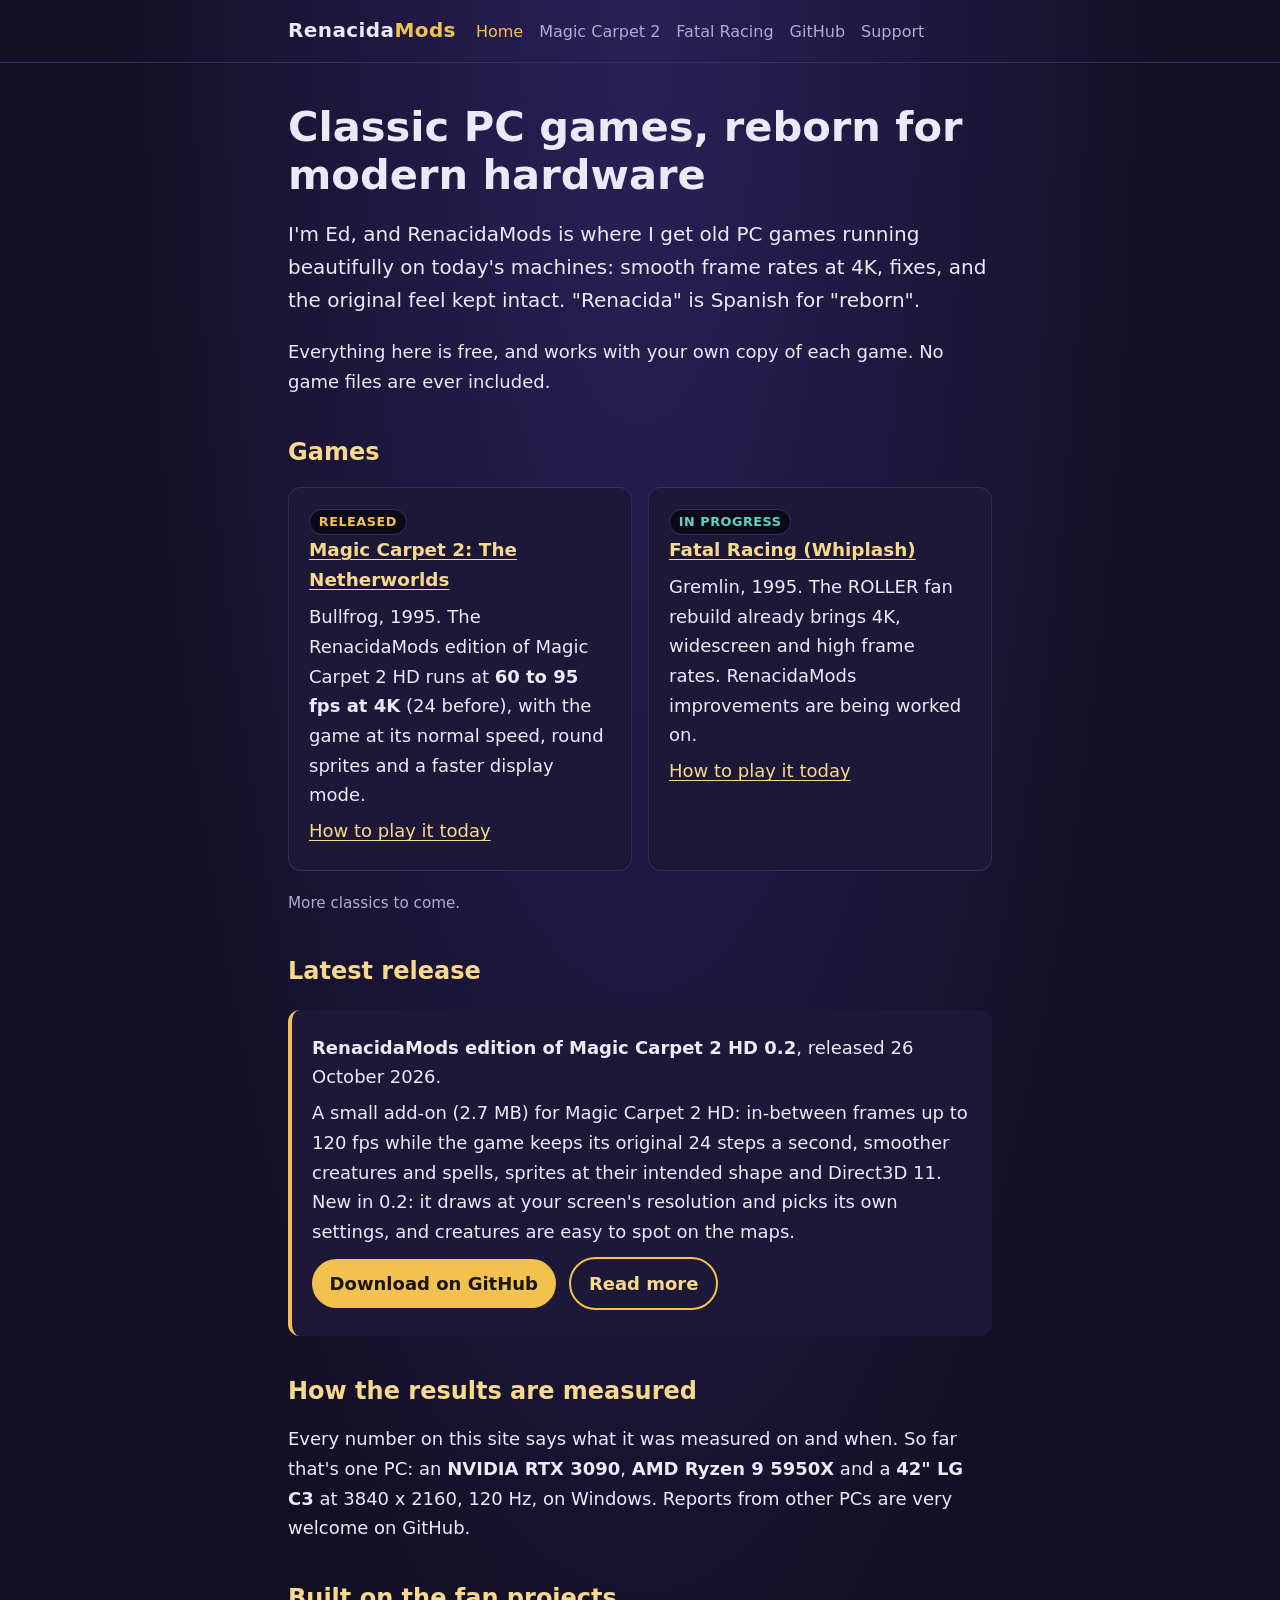
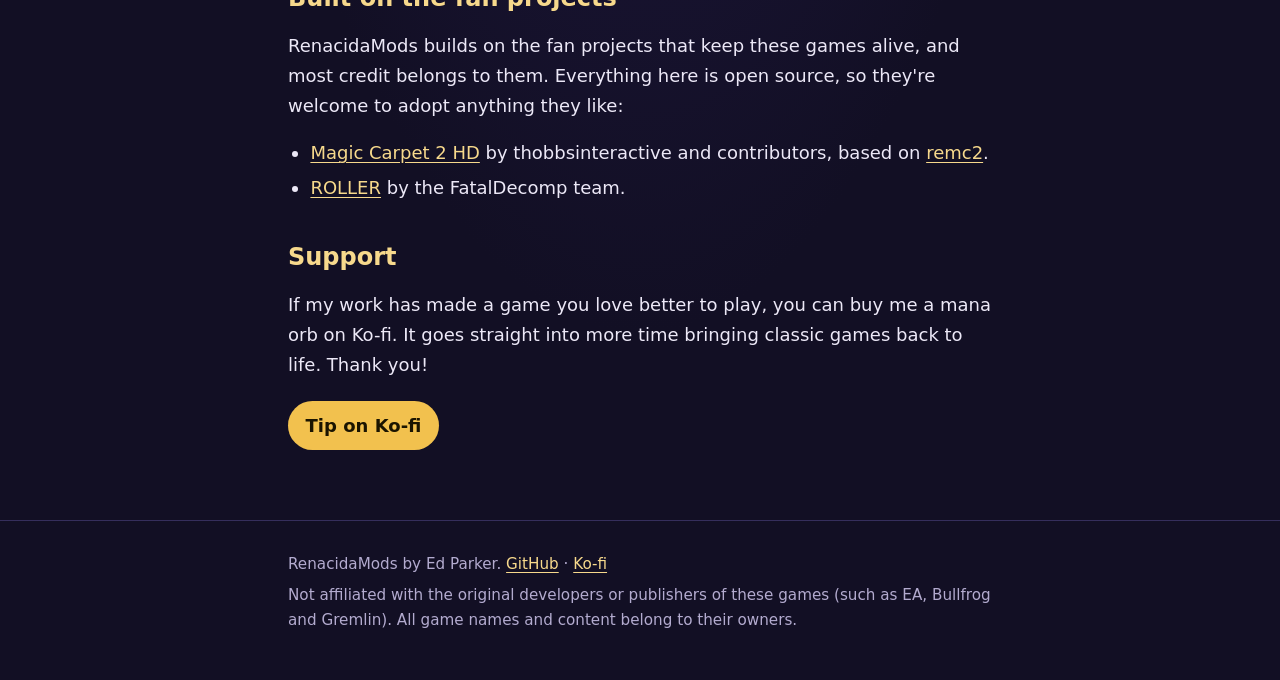
==== index.html @ 837e4bc8 "Update Magic Carpet 2 pages for release 0.2 Download links now point at releases/latest. New 0.2 fea" ====
<!doctype html>
<html lang="en-GB">
<head>
<meta charset="utf-8">
<meta name="viewport" content="width=device-width, initial-scale=1">
<title>RenacidaMods: classic PC games, reborn for modern hardware</title>
<meta name="description" content="Free mods and fixes that get classic PC games like Magic Carpet 2 and Fatal Racing running smoothly at 4K on today's PCs, using your own copy of the game.">
<link rel="canonical" href="https://renacidamods.edparker.uk/">
<link rel="icon" href="/favicon.svg" type="image/svg+xml">
<link rel="stylesheet" href="/style.css?v=2">
<meta property="og:type" content="website">
<meta property="og:site_name" content="RenacidaMods">
<meta property="og:title" content="RenacidaMods: classic PC games, reborn for modern hardware">
<meta property="og:description" content="Free mods and fixes for classic PC games on today's PCs. Magic Carpet 2 at 60 to 95 fps in 4K, Fatal Racing next.">
<meta property="og:url" content="https://renacidamods.edparker.uk/">
<meta property="og:image" content="https://renacidamods.edparker.uk/share.png">
<meta property="og:image:width" content="1200">
<meta property="og:image:height" content="630">
<meta name="twitter:card" content="summary_large_image">
<script type="application/ld+json">
{
  "@context": "https://schema.org",
  "@graph": [
    {
      "@type": "WebSite",
      "@id": "https://renacidamods.edparker.uk/#website",
      "url": "https://renacidamods.edparker.uk/",
      "name": "RenacidaMods",
      "description": "Free mods and fixes that get classic PC games running well on modern hardware.",
      "inLanguage": "en-GB",
      "publisher": { "@id": "https://renacidamods.edparker.uk/#ed" }
    },
    {
      "@type": "Person",
      "@id": "https://renacidamods.edparker.uk/#ed",
      "name": "Ed Parker",
      "url": "https://renacidamods.edparker.uk/",
      "brand": { "@type": "Brand", "name": "RenacidaMods" },
      "sameAs": [
        "https://github.com/RenacidaMods",
        "https://ko-fi.com/renacidamods"
      ]
    }
  ]
}
</script>
</head>
<body>
<header class="site">
  <div class="wrap">
    <a class="brand" href="/">Renacida<span>Mods</span></a>
    <nav class="site" aria-label="Main">
      <a href="/" aria-current="page">Home</a>
      <a href="/magic-carpet-2/">Magic Carpet 2</a>
      <a href="/fatal-racing/">Fatal Racing</a>
      <a href="https://github.com/RenacidaMods">GitHub</a>
      <a href="https://ko-fi.com/renacidamods">Support</a>
    </nav>
  </div>
</header>

<main>
  <div class="wrap">
    <h1>Classic PC games, reborn for modern hardware</h1>
    <p class="lead">I'm Ed, and RenacidaMods is where I get old PC games running beautifully on today's machines: smooth frame rates at 4K, fixes, and the original feel kept intact. "Renacida" is Spanish for "reborn".</p>
    <p>Everything here is free, and works with your own copy of each game. No game files are ever included.</p>

    <h2>Games</h2>
    <div class="cards">
      <div class="card">
        <span class="tag gold">Released</span>
        <h3><a href="/magic-carpet-2/">Magic Carpet 2: The Netherworlds</a></h3>
        <p>Bullfrog, 1995. The RenacidaMods edition of Magic Carpet 2 HD runs at <strong>60 to 95 fps at 4K</strong> (24 before), with the game at its normal speed, round sprites and a faster display mode.</p>
        <p><a href="/magic-carpet-2/">How to play it today</a></p>
      </div>
      <div class="card">
        <span class="tag">In progress</span>
        <h3><a href="/fatal-racing/">Fatal Racing (Whiplash)</a></h3>
        <p>Gremlin, 1995. The ROLLER fan rebuild already brings 4K, widescreen and high frame rates. RenacidaMods improvements are being worked on.</p>
        <p><a href="/fatal-racing/">How to play it today</a></p>
      </div>
    </div>
    <p class="muted small">More classics to come.</p>

    <h2>Latest release</h2>
    <div class="answer">
      <p><strong>RenacidaMods edition of Magic Carpet 2 HD 0.2</strong>, released 26 October 2026.</p>
      <p>A small add-on (2.7 MB) for Magic Carpet 2 HD: in-between frames up to 120 fps while the game keeps its original 24 steps a second, smoother creatures and spells, sprites at their intended shape and Direct3D 11. New in 0.2: it draws at your screen's resolution and picks its own settings, and creatures are easy to spot on the maps.</p>
      <p><a class="button" href="https://github.com/RenacidaMods/magic-carpet-2-hd/releases/latest">Download on GitHub</a> <a class="button ghost" href="/magic-carpet-2/">Read more</a></p>
    </div>

    <h2>How the results are measured</h2>
    <p>Every number on this site says what it was measured on and when. So far that's one PC: an <strong>NVIDIA RTX 3090</strong>, <strong>AMD Ryzen 9 5950X</strong> and a <strong>42" LG C3</strong> at 3840 x 2160, 120 Hz, on Windows. Reports from other PCs are very welcome on GitHub.</p>

    <h2>Built on the fan projects</h2>
    <p>RenacidaMods builds on the fan projects that keep these games alive, and most credit belongs to them. Everything here is open source, so they're welcome to adopt anything they like:</p>
    <ul>
      <li><a href="https://github.com/thobbsinteractive/magic-carpet-2-hd">Magic Carpet 2 HD</a> by thobbsinteractive and contributors, based on <a href="https://github.com/turican0/remc2">remc2</a>.</li>
      <li><a href="https://github.com/FatalDecomp/ROLLER">ROLLER</a> by the FatalDecomp team.</li>
    </ul>

    <h2>Support</h2>
    <p>If my work has made a game you love better to play, you can buy me a mana orb on Ko-fi. It goes straight into more time bringing classic games back to life. Thank you!</p>
    <p><a class="button" href="https://ko-fi.com/renacidamods">Tip on Ko-fi</a></p>
  </div>
</main>

<footer class="site">
  <div class="wrap">
    <p>RenacidaMods by Ed Parker. <a href="https://github.com/RenacidaMods">GitHub</a> · <a href="https://ko-fi.com/renacidamods">Ko-fi</a></p>
    <p>Not affiliated with the original developers or publishers of these games (such as EA, Bullfrog and Gremlin). All game names and content belong to their owners.</p>
  </div>
</footer>
</body>
</html>
---- style.css ----
:root {
  --bg: #120f24;
  --bg-raised: #1d1838;
  --bg-sunk: #0c0a19;
  --text: #ece8f7;
  --muted: #b3abcf;
  --gold: #f2c14e;
  --gold-soft: #f7d98c;
  --teal: #5fd4c4;
  --line: #352e5c;
  --radius: 12px;
  --max: 46rem;
}

* { box-sizing: border-box; }

html { -webkit-text-size-adjust: 100%; }

body {
  margin: 0;
  background: var(--bg);
  background-image: radial-gradient(ellipse at top, #2a2058 0%, var(--bg) 60%);
  background-repeat: no-repeat;
  color: var(--text);
  font: 1.125rem/1.65 system-ui, -apple-system, "Segoe UI", Roboto, "Helvetica Neue", Arial, sans-serif;
}

a { color: var(--gold-soft); text-underline-offset: 0.18em; }
a:hover { color: var(--gold); }

.wrap { max-width: var(--max); margin: 0 auto; padding: 0 1rem; }

header.site {
  border-bottom: 1px solid var(--line);
  padding: 0.9rem 0;
}
header.site .wrap { display: flex; flex-wrap: wrap; gap: 0.4rem 1.25rem; align-items: baseline; }
.brand { font-weight: 800; font-size: 1.25rem; letter-spacing: 0.02em; color: var(--text); text-decoration: none; }
.brand span { color: var(--gold); }
nav.site { display: flex; flex-wrap: wrap; gap: 0.25rem 1rem; font-size: 1rem; }
nav.site a { color: var(--muted); text-decoration: none; }
nav.site a:hover, nav.site a[aria-current="page"] { color: var(--gold); }

main { padding: 2rem 0 3rem; }

h1 { font-size: clamp(1.9rem, 5vw, 2.6rem); line-height: 1.15; margin: 0.5rem 0 1rem; }
h2 { font-size: 1.5rem; line-height: 1.25; margin: 2.5rem 0 0.75rem; color: var(--gold-soft); }
h3 { font-size: 1.15rem; margin: 1.5rem 0 0.4rem; }

.lead { font-size: 1.25rem; color: var(--text); }
.muted { color: var(--muted); }
.small { font-size: 0.95rem; }

.answer {
  background: var(--bg-raised);
  border-left: 4px solid var(--gold);
  border-radius: var(--radius);
  padding: 1rem 1.25rem;
  margin: 1.5rem 0;
}
.answer p { margin: 0.4rem 0; }

.cards { display: grid; gap: 1rem; grid-template-columns: repeat(auto-fit, minmax(16rem, 1fr)); margin: 1.25rem 0; }
.card {
  background: var(--bg-raised);
  border: 1px solid var(--line);
  border-radius: var(--radius);
  padding: 1.1rem 1.25rem;
}
.card h3 { margin-top: 0; }
.card p { margin: 0.4rem 0; }
.tag {
  display: inline-block;
  font-size: 0.8rem;
  font-weight: 700;
  letter-spacing: 0.04em;
  text-transform: uppercase;
  padding: 0.1rem 0.55rem;
  border-radius: 999px;
  background: var(--bg-sunk);
  color: var(--teal);
  border: 1px solid var(--line);
}
.tag.gold { color: var(--gold); }

.button {
  display: inline-block;
  background: var(--gold);
  color: #1a1400;
  font-weight: 700;
  text-decoration: none;
  padding: 0.6rem 1.1rem;
  border-radius: 999px;
  margin: 0.25rem 0.5rem 0.25rem 0;
}
.button:hover { background: var(--gold-soft); color: #1a1400; }
.button.ghost { background: transparent; color: var(--gold-soft); border: 2px solid var(--gold); }

.table-scroll { overflow-x: auto; margin: 1rem 0; }
table { border-collapse: collapse; width: 100%; font-size: 1rem; }
th, td { text-align: left; vertical-align: top; padding: 0.55rem 0.7rem; border-bottom: 1px solid var(--line); }
th { color: var(--gold-soft); font-weight: 700; background: var(--bg-sunk); }

ul, ol { padding-left: 1.4rem; }
li { margin: 0.3rem 0; }

details {
  background: var(--bg-raised);
  border: 1px solid var(--line);
  border-radius: var(--radius);
  padding: 0.75rem 1.1rem;
  margin: 0.6rem 0;
}
summary { cursor: pointer; font-weight: 700; }
details[open] summary { margin-bottom: 0.4rem; }
details p { margin: 0.4rem 0; }

.compare { display: grid; gap: 1rem; margin: 1rem 0 0.5rem; }
figure { margin: 0; }
figure img {
  display: block;
  width: 100%;
  height: auto;
  border-radius: var(--radius);
  border: 1px solid var(--line);
}
figcaption { font-size: 0.95rem; color: var(--muted); margin-top: 0.4rem; }

code { background: var(--bg-sunk); padding: 0.1rem 0.35rem; border-radius: 6px; font-size: 0.95em; }

footer.site {
  border-top: 1px solid var(--line);
  padding: 1.5rem 0 2.5rem;
  color: var(--muted);
  font-size: 0.95rem;
}
footer.site p { margin: 0.4rem 0; }

:focus-visible { outline: 3px solid var(--teal); outline-offset: 2px; }
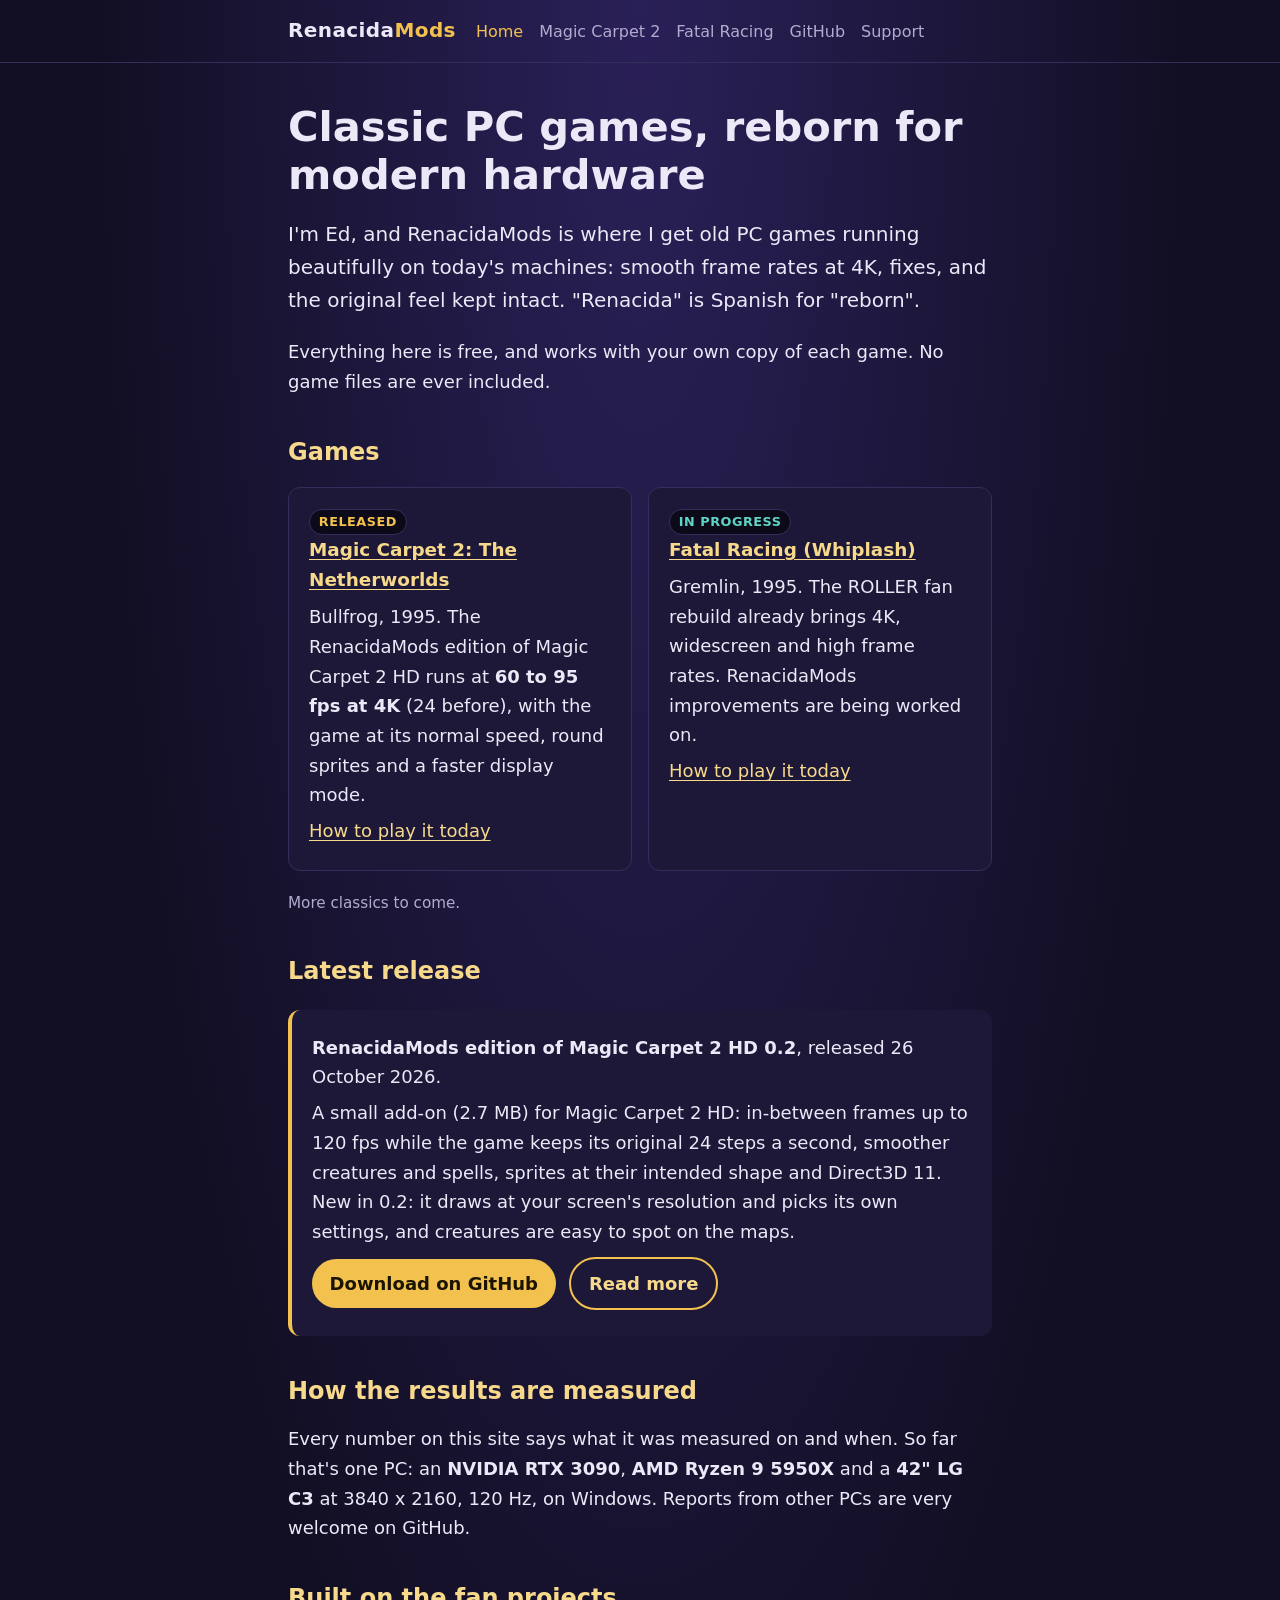
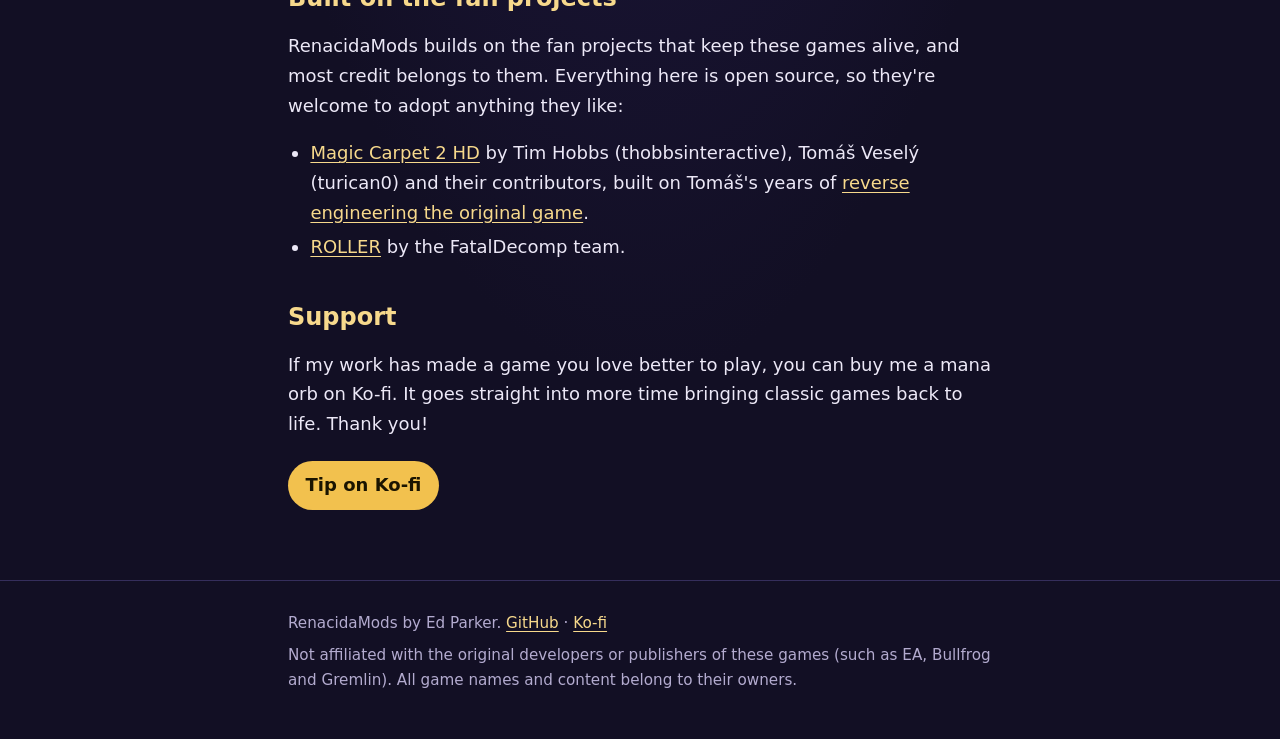
==== commit fa8f1fa9: "Credit the Magic Carpet 2 HD team by name Same wording Ed approved for GitHub: Tim Hobbs, Tomas Vese" ====
--- a/index.html
+++ b/index.html
@@ -95,7 +95,7 @@
     <h2>Built on the fan projects</h2>
     <p>RenacidaMods builds on the fan projects that keep these games alive, and most credit belongs to them. Everything here is open source, so they're welcome to adopt anything they like:</p>
     <ul>
-      <li><a href="https://github.com/thobbsinteractive/magic-carpet-2-hd">Magic Carpet 2 HD</a> by thobbsinteractive and contributors, based on <a href="https://github.com/turican0/remc2">remc2</a>.</li>
+      <li><a href="https://github.com/thobbsinteractive/magic-carpet-2-hd">Magic Carpet 2 HD</a> by Tim Hobbs (thobbsinteractive), Tomáš Veselý (turican0) and their contributors, built on Tomáš's years of <a href="https://github.com/turican0/remc2">reverse engineering the original game</a>.</li>
       <li><a href="https://github.com/FatalDecomp/ROLLER">ROLLER</a> by the FatalDecomp team.</li>
     </ul>
 
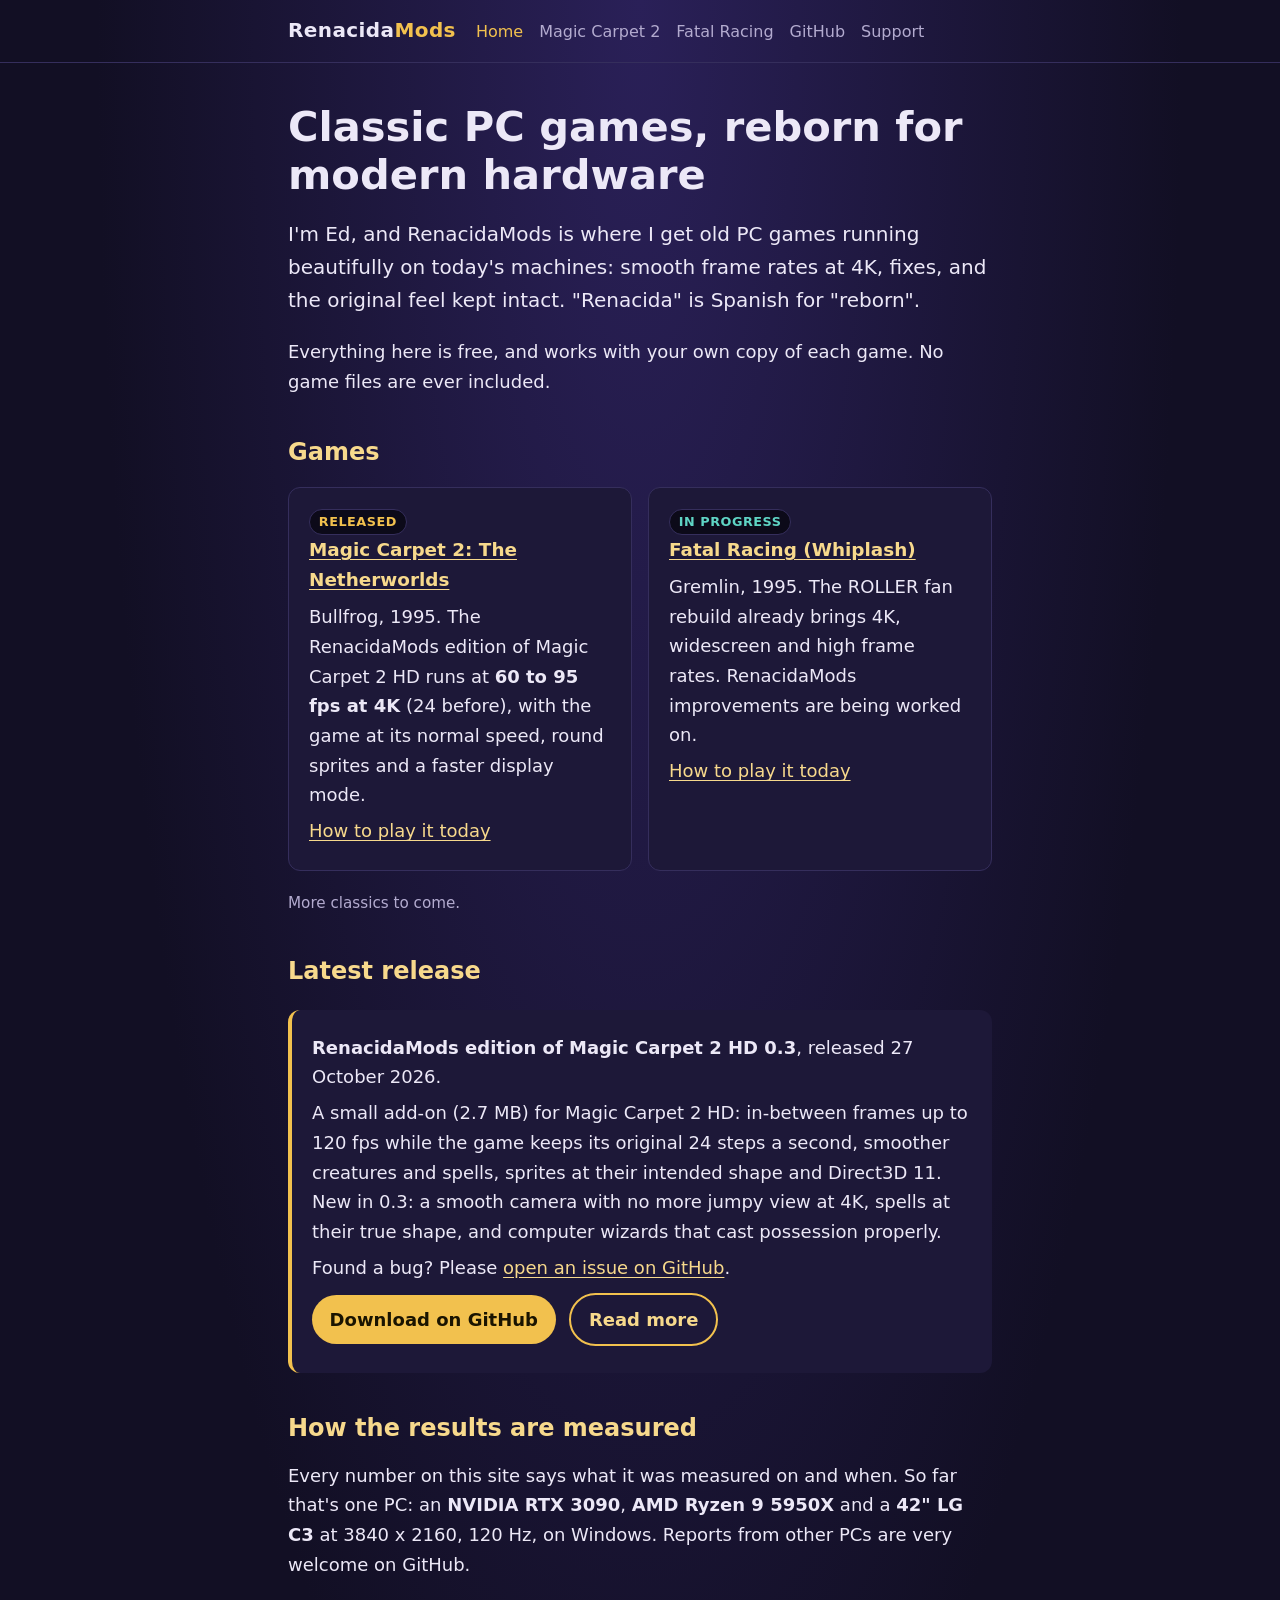
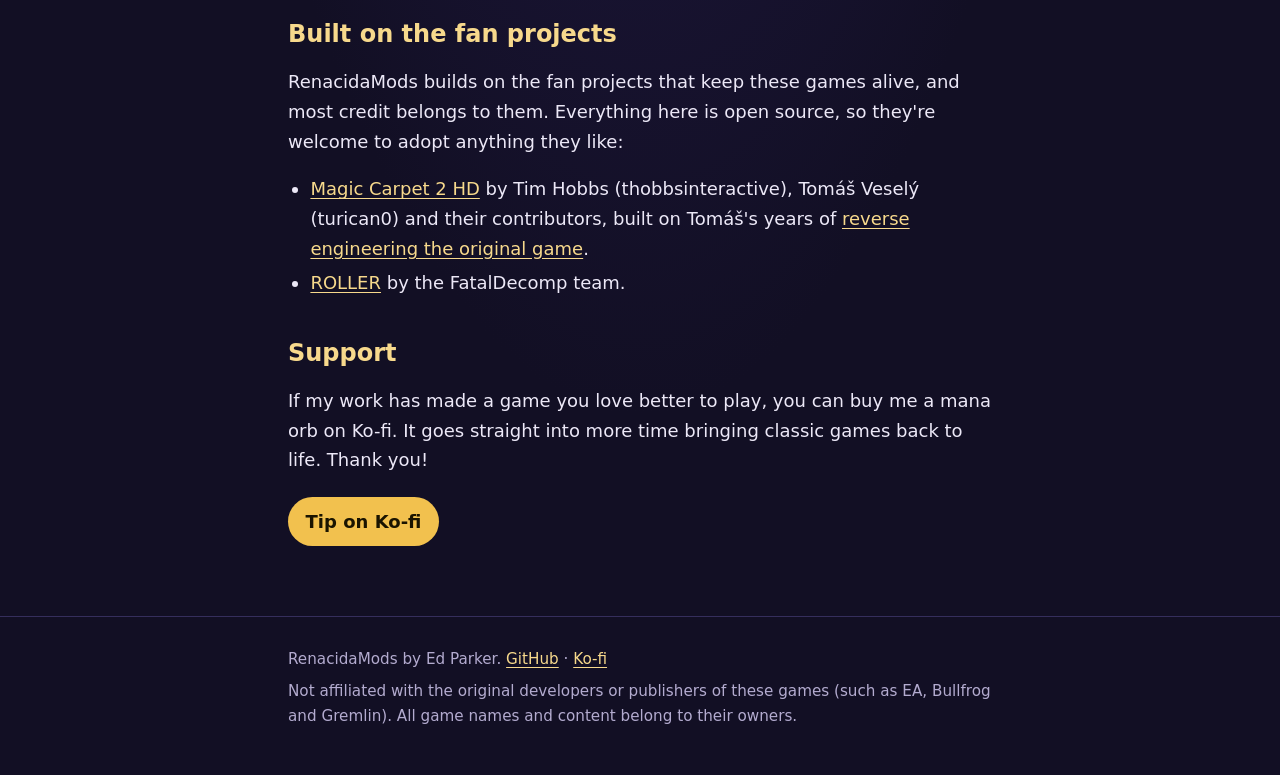
==== commit c7dc83ba: "Update the site for Magic Carpet 2 release 0.3 Home and Magic Carpet 2 pages: 0.3 as the latest rele" ====
--- a/index.html
+++ b/index.html
@@ -84,8 +84,9 @@
 
     <h2>Latest release</h2>
     <div class="answer">
-      <p><strong>RenacidaMods edition of Magic Carpet 2 HD 0.2</strong>, released 26 October 2026.</p>
-      <p>A small add-on (2.7 MB) for Magic Carpet 2 HD: in-between frames up to 120 fps while the game keeps its original 24 steps a second, smoother creatures and spells, sprites at their intended shape and Direct3D 11. New in 0.2: it draws at your screen's resolution and picks its own settings, and creatures are easy to spot on the maps.</p>
+      <p><strong>RenacidaMods edition of Magic Carpet 2 HD 0.3</strong>, released 27 October 2026.</p>
+      <p>A small add-on (2.7 MB) for Magic Carpet 2 HD: in-between frames up to 120 fps while the game keeps its original 24 steps a second, smoother creatures and spells, sprites at their intended shape and Direct3D 11. New in 0.3: a smooth camera with no more jumpy view at 4K, spells at their true shape, and computer wizards that cast possession properly.</p>
+      <p>Found a bug? Please <a href="https://github.com/RenacidaMods/magic-carpet-2-hd/issues">open an issue on GitHub</a>.</p>
       <p><a class="button" href="https://github.com/RenacidaMods/magic-carpet-2-hd/releases/latest">Download on GitHub</a> <a class="button ghost" href="/magic-carpet-2/">Read more</a></p>
     </div>
 
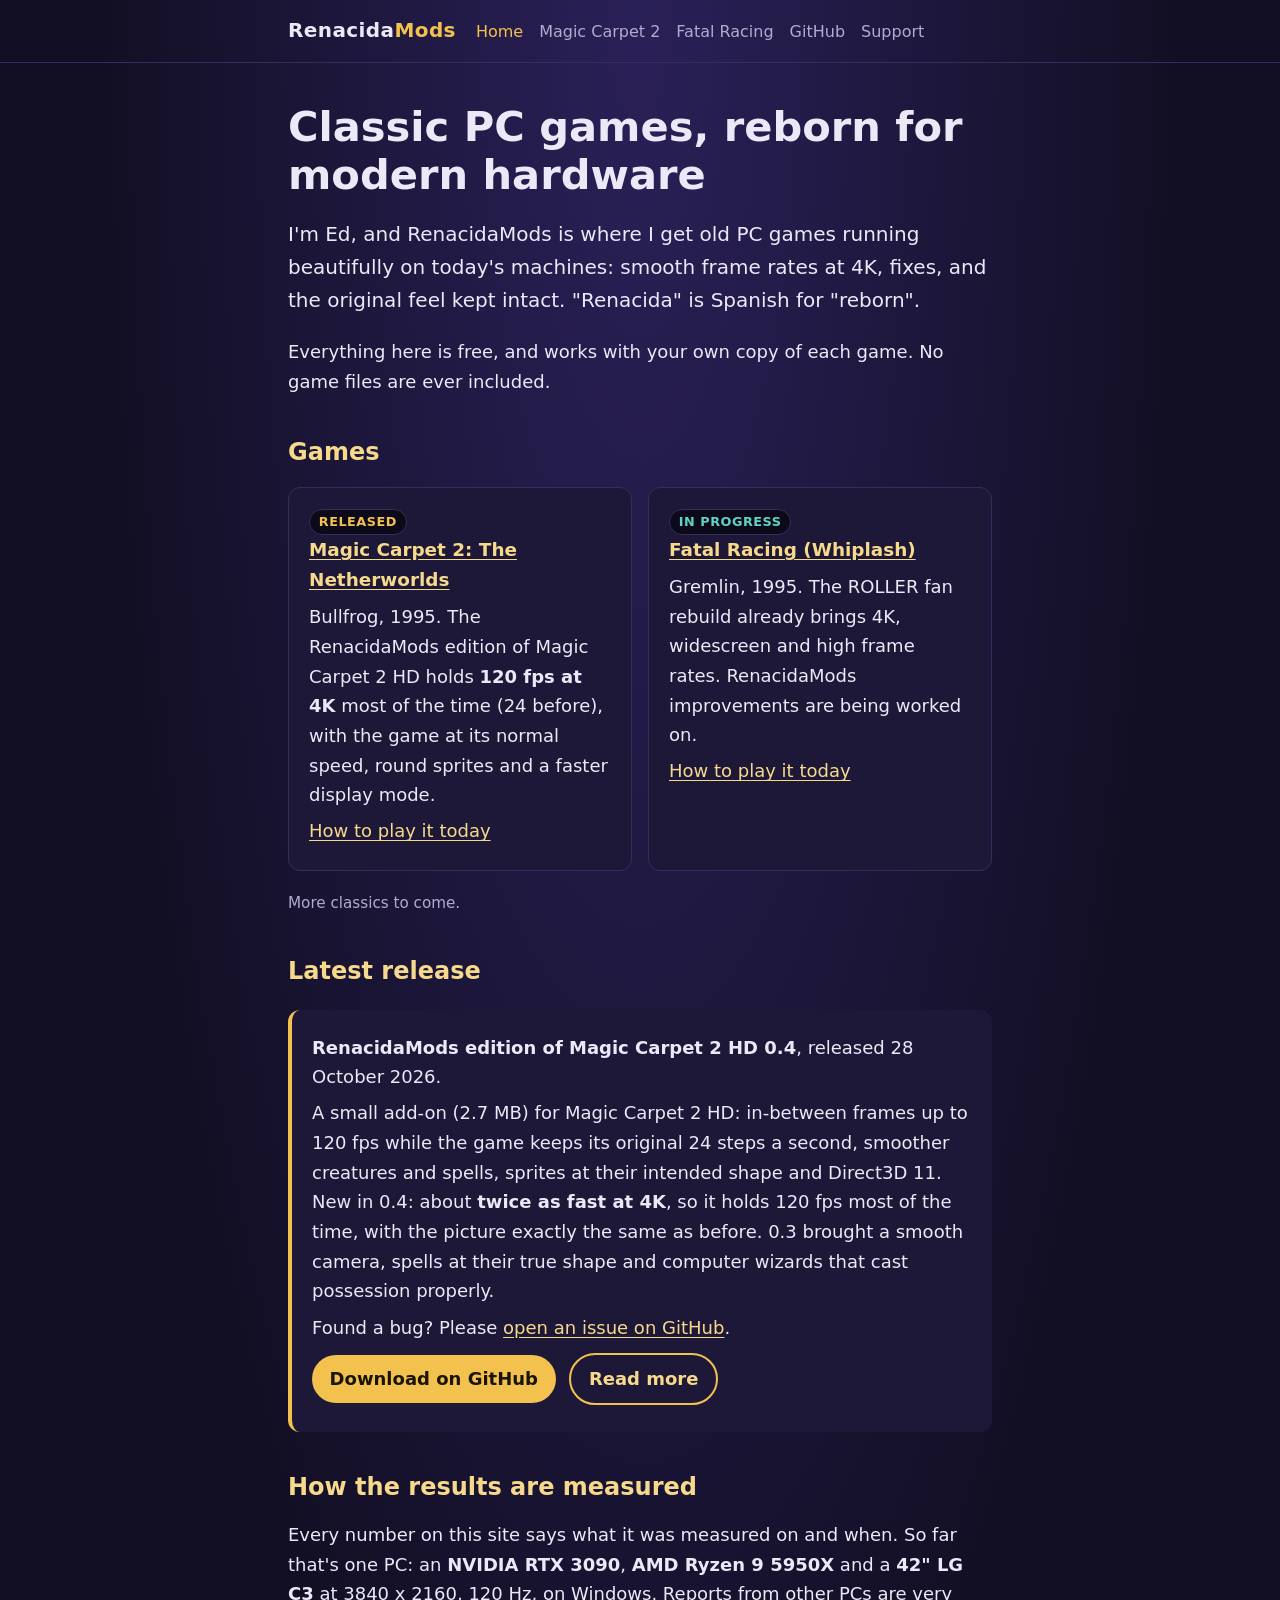
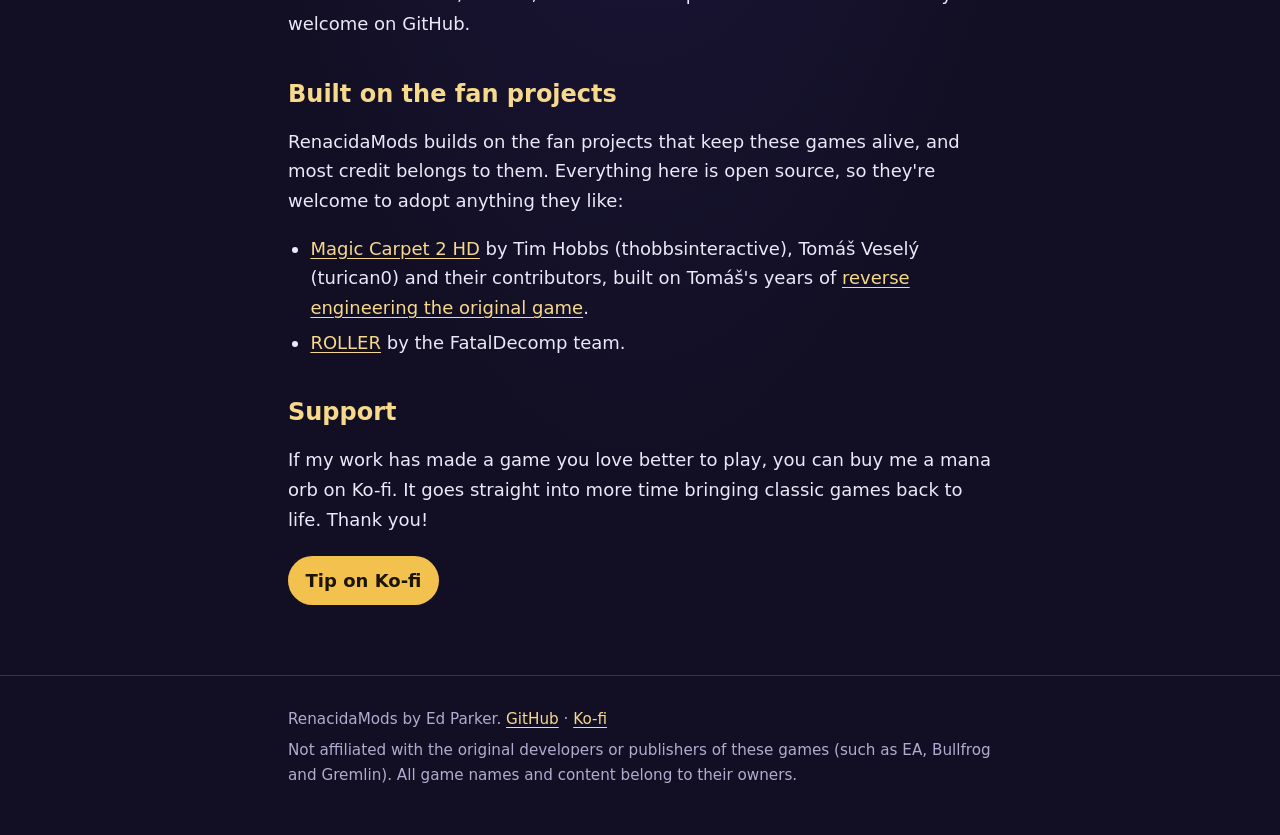
==== commit a6dac35f: "Update the site for Magic Carpet 2 release 0.4 0.4 is about twice as fast at 4K, so the headline fig" ====
--- a/index.html
+++ b/index.html
@@ -11,9 +11,9 @@
 <meta property="og:type" content="website">
 <meta property="og:site_name" content="RenacidaMods">
 <meta property="og:title" content="RenacidaMods: classic PC games, reborn for modern hardware">
-<meta property="og:description" content="Free mods and fixes for classic PC games on today's PCs. Magic Carpet 2 at 60 to 95 fps in 4K, Fatal Racing next.">
+<meta property="og:description" content="Free mods and fixes for classic PC games on today's PCs. Magic Carpet 2 holds 120 fps in 4K, Fatal Racing next.">
 <meta property="og:url" content="https://renacidamods.edparker.uk/">
-<meta property="og:image" content="https://renacidamods.edparker.uk/share.png">
+<meta property="og:image" content="https://renacidamods.edparker.uk/share.png?v=2">
 <meta property="og:image:width" content="1200">
 <meta property="og:image:height" content="630">
 <meta name="twitter:card" content="summary_large_image">
@@ -70,7 +70,7 @@
       <div class="card">
         <span class="tag gold">Released</span>
         <h3><a href="/magic-carpet-2/">Magic Carpet 2: The Netherworlds</a></h3>
-        <p>Bullfrog, 1995. The RenacidaMods edition of Magic Carpet 2 HD runs at <strong>60 to 95 fps at 4K</strong> (24 before), with the game at its normal speed, round sprites and a faster display mode.</p>
+        <p>Bullfrog, 1995. The RenacidaMods edition of Magic Carpet 2 HD holds <strong>120 fps at 4K</strong> most of the time (24 before), with the game at its normal speed, round sprites and a faster display mode.</p>
         <p><a href="/magic-carpet-2/">How to play it today</a></p>
       </div>
       <div class="card">
@@ -84,8 +84,8 @@
 
     <h2>Latest release</h2>
     <div class="answer">
-      <p><strong>RenacidaMods edition of Magic Carpet 2 HD 0.3</strong>, released 27 October 2026.</p>
-      <p>A small add-on (2.7 MB) for Magic Carpet 2 HD: in-between frames up to 120 fps while the game keeps its original 24 steps a second, smoother creatures and spells, sprites at their intended shape and Direct3D 11. New in 0.3: a smooth camera with no more jumpy view at 4K, spells at their true shape, and computer wizards that cast possession properly.</p>
+      <p><strong>RenacidaMods edition of Magic Carpet 2 HD 0.4</strong>, released 28 October 2026.</p>
+      <p>A small add-on (2.7 MB) for Magic Carpet 2 HD: in-between frames up to 120 fps while the game keeps its original 24 steps a second, smoother creatures and spells, sprites at their intended shape and Direct3D 11. New in 0.4: about <strong>twice as fast at 4K</strong>, so it holds 120 fps most of the time, with the picture exactly the same as before. 0.3 brought a smooth camera, spells at their true shape and computer wizards that cast possession properly.</p>
       <p>Found a bug? Please <a href="https://github.com/RenacidaMods/magic-carpet-2-hd/issues">open an issue on GitHub</a>.</p>
       <p><a class="button" href="https://github.com/RenacidaMods/magic-carpet-2-hd/releases/latest">Download on GitHub</a> <a class="button ghost" href="/magic-carpet-2/">Read more</a></p>
     </div>
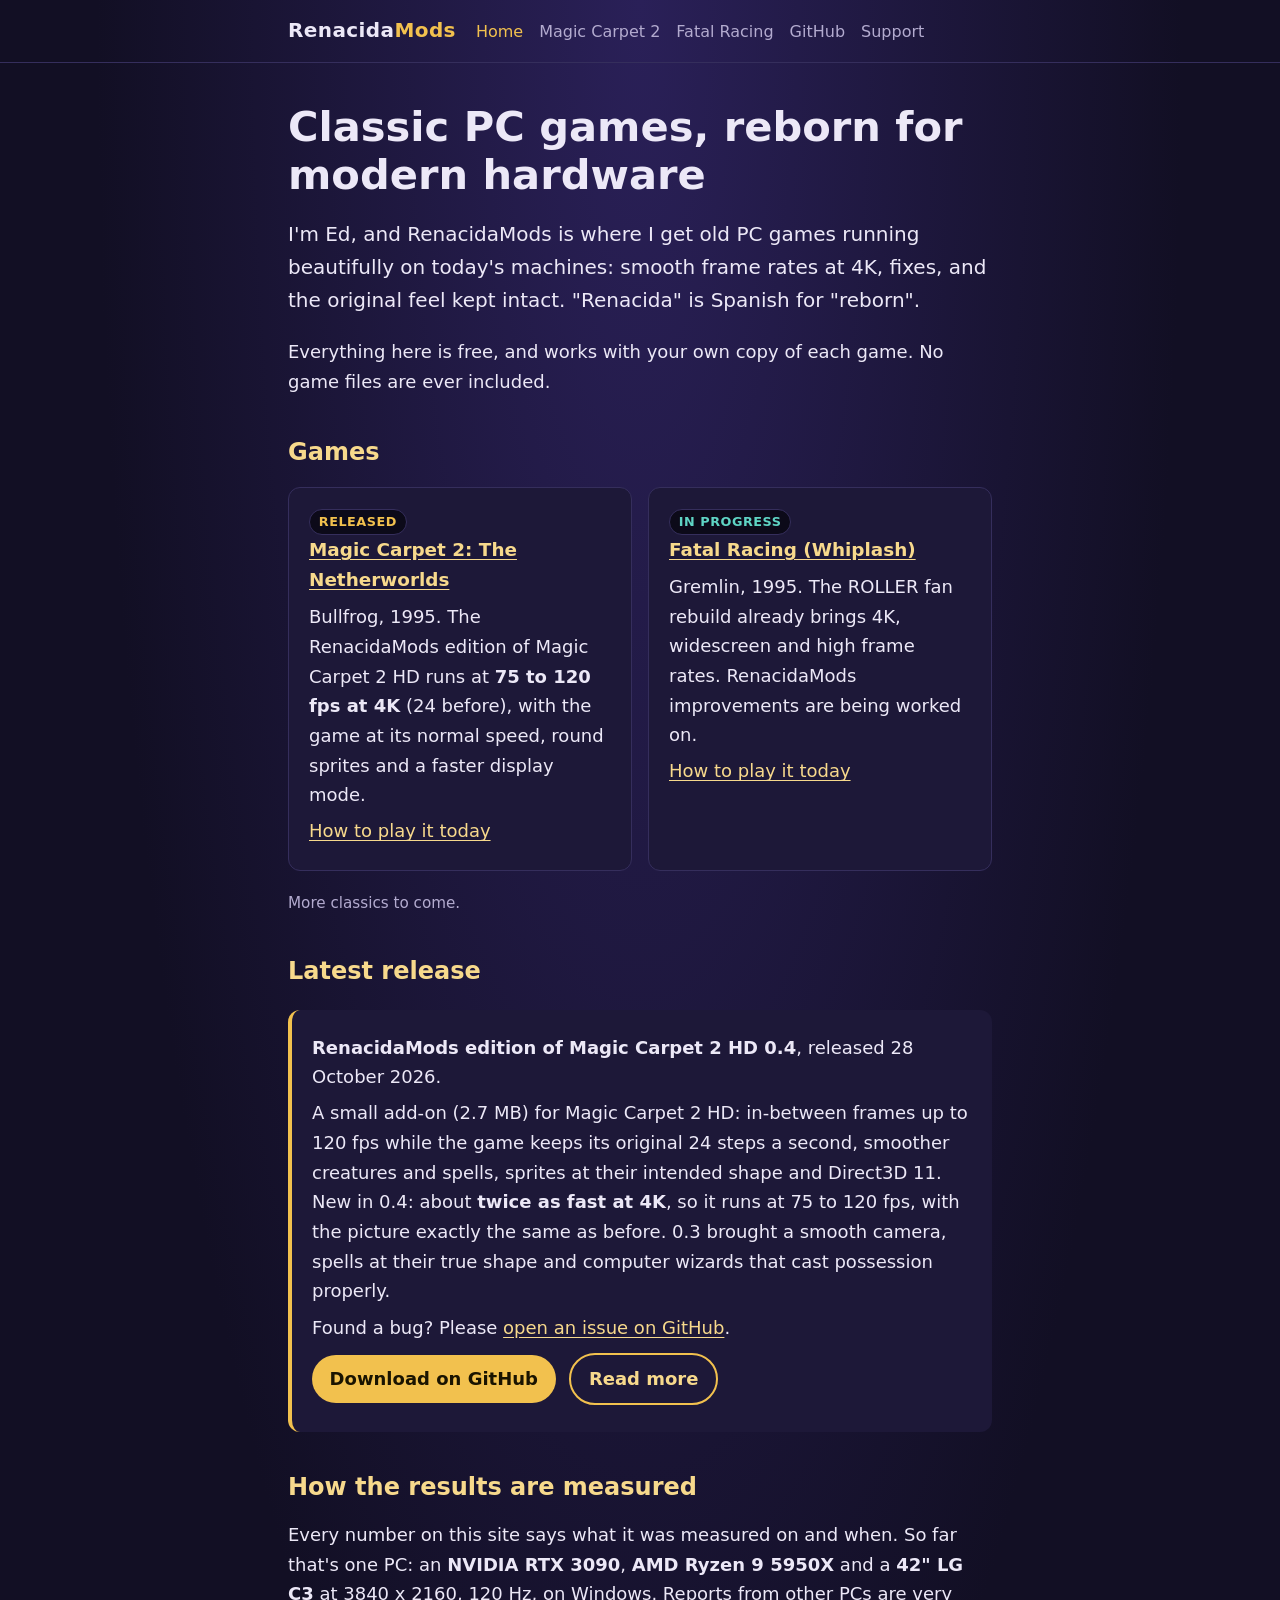
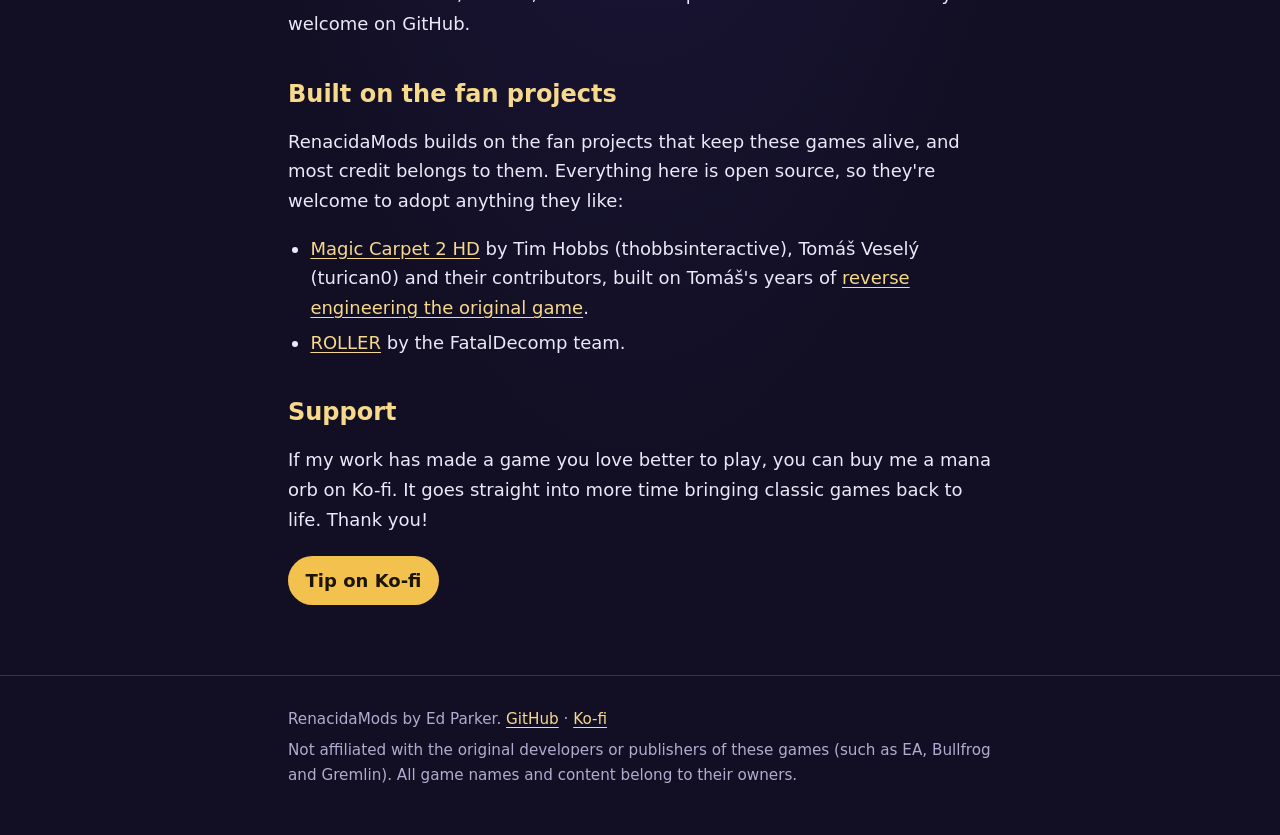
==== commit 822a0d9d: "Give Magic Carpet 2 0.4's 4K frame rate as 75 to 120 fps Ed's own play of 0.4 at 3840 x 2160 ranges " ====
--- a/index.html
+++ b/index.html
@@ -11,7 +11,7 @@
 <meta property="og:type" content="website">
 <meta property="og:site_name" content="RenacidaMods">
 <meta property="og:title" content="RenacidaMods: classic PC games, reborn for modern hardware">
-<meta property="og:description" content="Free mods and fixes for classic PC games on today's PCs. Magic Carpet 2 holds 120 fps in 4K, Fatal Racing next.">
+<meta property="og:description" content="Free mods and fixes for classic PC games on today's PCs. Magic Carpet 2 runs at 75 to 120 fps in 4K, Fatal Racing next.">
 <meta property="og:url" content="https://renacidamods.edparker.uk/">
 <meta property="og:image" content="https://renacidamods.edparker.uk/share.png?v=2">
 <meta property="og:image:width" content="1200">
@@ -70,7 +70,7 @@
       <div class="card">
         <span class="tag gold">Released</span>
         <h3><a href="/magic-carpet-2/">Magic Carpet 2: The Netherworlds</a></h3>
-        <p>Bullfrog, 1995. The RenacidaMods edition of Magic Carpet 2 HD holds <strong>120 fps at 4K</strong> most of the time (24 before), with the game at its normal speed, round sprites and a faster display mode.</p>
+        <p>Bullfrog, 1995. The RenacidaMods edition of Magic Carpet 2 HD runs at <strong>75 to 120 fps at 4K</strong> (24 before), with the game at its normal speed, round sprites and a faster display mode.</p>
         <p><a href="/magic-carpet-2/">How to play it today</a></p>
       </div>
       <div class="card">
@@ -85,7 +85,7 @@
     <h2>Latest release</h2>
     <div class="answer">
       <p><strong>RenacidaMods edition of Magic Carpet 2 HD 0.4</strong>, released 28 October 2026.</p>
-      <p>A small add-on (2.7 MB) for Magic Carpet 2 HD: in-between frames up to 120 fps while the game keeps its original 24 steps a second, smoother creatures and spells, sprites at their intended shape and Direct3D 11. New in 0.4: about <strong>twice as fast at 4K</strong>, so it holds 120 fps most of the time, with the picture exactly the same as before. 0.3 brought a smooth camera, spells at their true shape and computer wizards that cast possession properly.</p>
+      <p>A small add-on (2.7 MB) for Magic Carpet 2 HD: in-between frames up to 120 fps while the game keeps its original 24 steps a second, smoother creatures and spells, sprites at their intended shape and Direct3D 11. New in 0.4: about <strong>twice as fast at 4K</strong>, so it runs at 75 to 120 fps, with the picture exactly the same as before. 0.3 brought a smooth camera, spells at their true shape and computer wizards that cast possession properly.</p>
       <p>Found a bug? Please <a href="https://github.com/RenacidaMods/magic-carpet-2-hd/issues">open an issue on GitHub</a>.</p>
       <p><a class="button" href="https://github.com/RenacidaMods/magic-carpet-2-hd/releases/latest">Download on GitHub</a> <a class="button ghost" href="/magic-carpet-2/">Read more</a></p>
     </div>
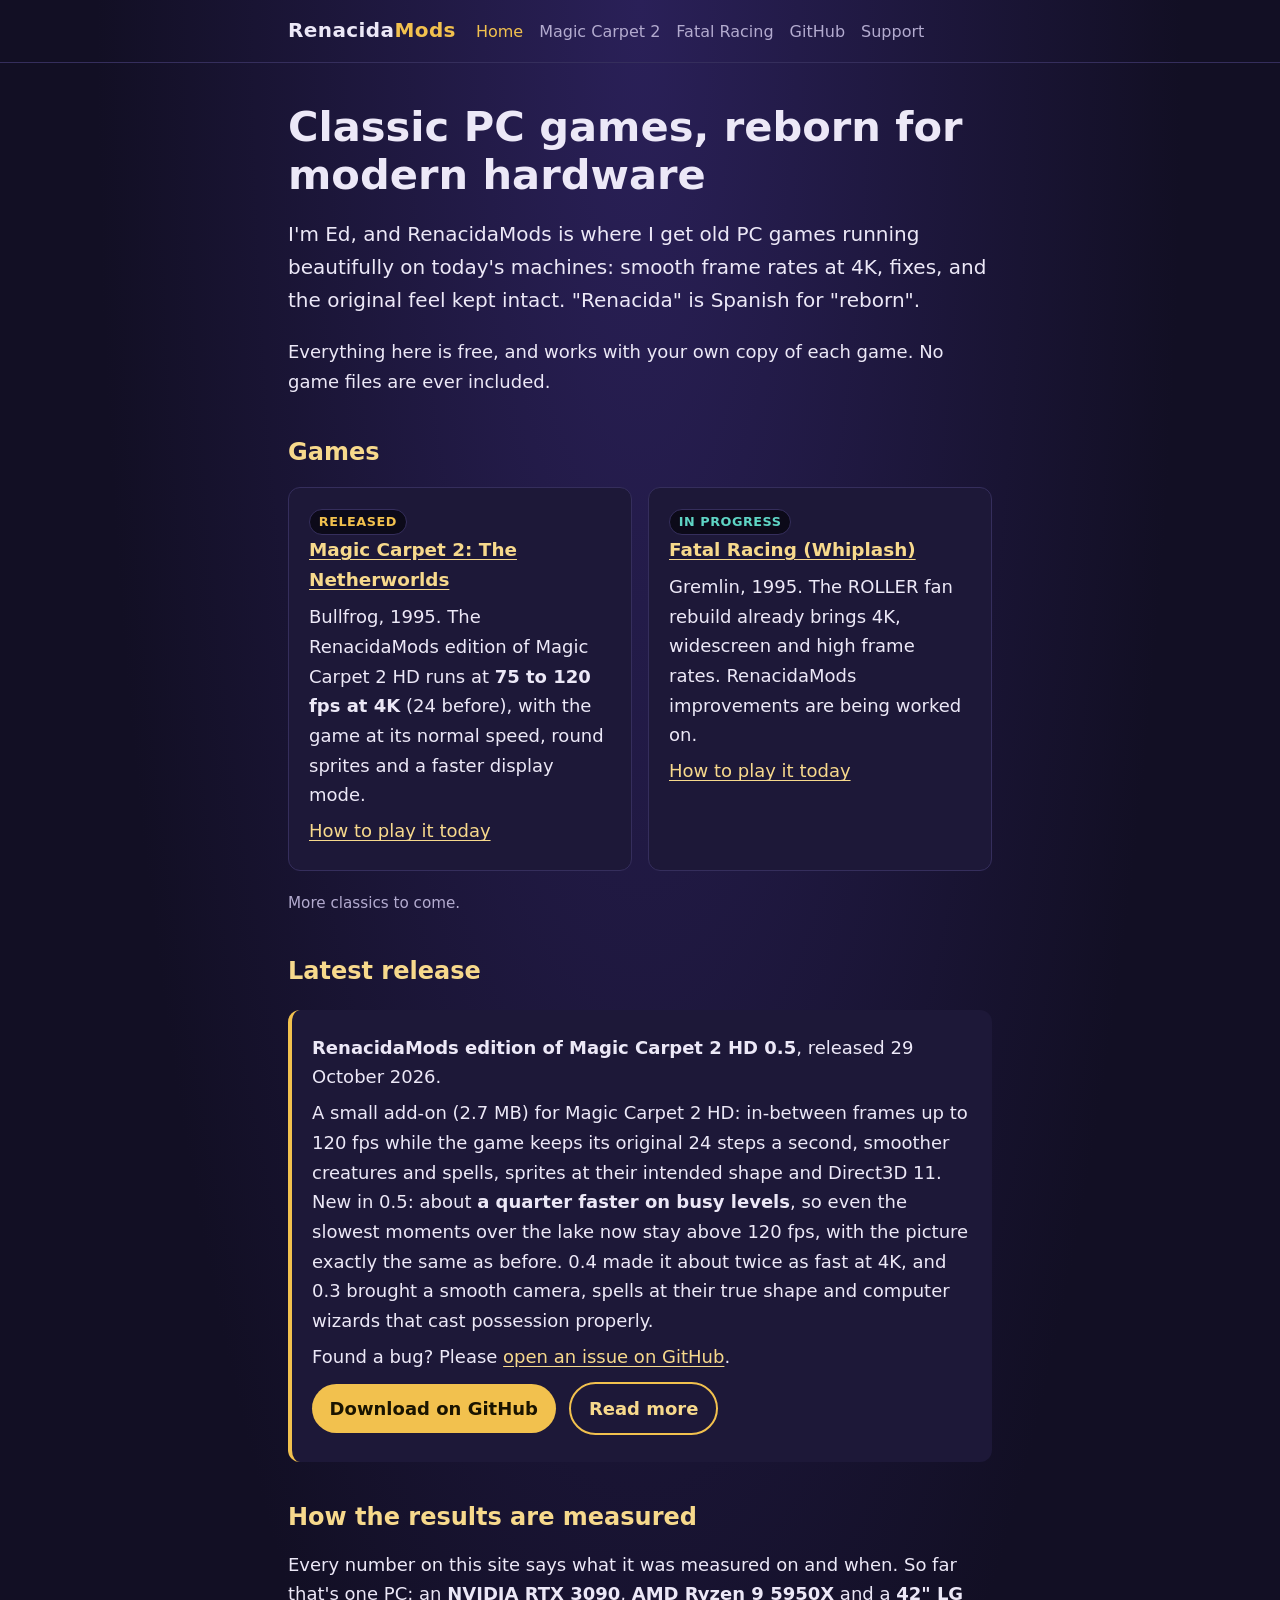
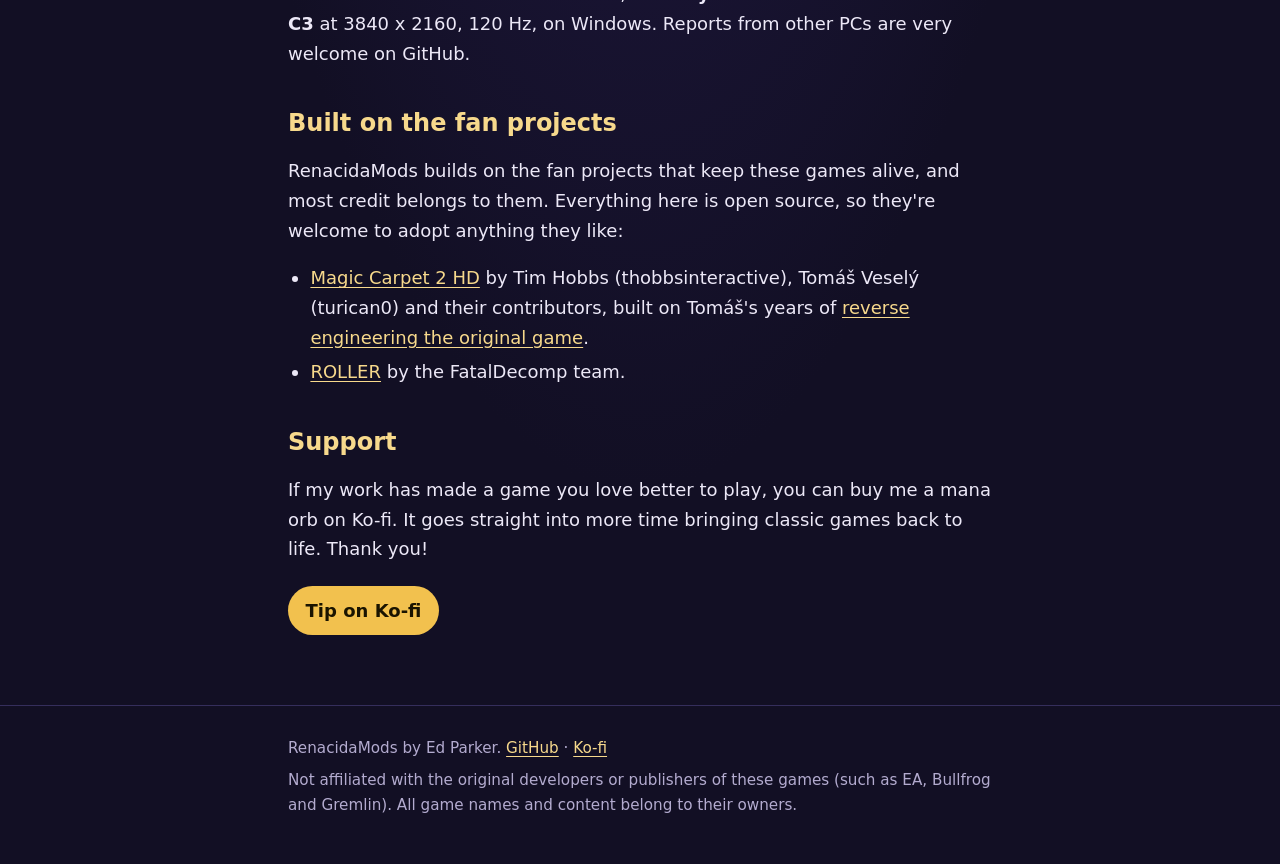
==== commit 5138d860: "Update the site for Magic Carpet 2 release 0.5 Latest release is now 0.5 (29 October 2026): about a " ====
--- a/index.html
+++ b/index.html
@@ -84,8 +84,8 @@
 
     <h2>Latest release</h2>
     <div class="answer">
-      <p><strong>RenacidaMods edition of Magic Carpet 2 HD 0.4</strong>, released 28 October 2026.</p>
-      <p>A small add-on (2.7 MB) for Magic Carpet 2 HD: in-between frames up to 120 fps while the game keeps its original 24 steps a second, smoother creatures and spells, sprites at their intended shape and Direct3D 11. New in 0.4: about <strong>twice as fast at 4K</strong>, so it runs at 75 to 120 fps, with the picture exactly the same as before. 0.3 brought a smooth camera, spells at their true shape and computer wizards that cast possession properly.</p>
+      <p><strong>RenacidaMods edition of Magic Carpet 2 HD 0.5</strong>, released 29 October 2026.</p>
+      <p>A small add-on (2.7 MB) for Magic Carpet 2 HD: in-between frames up to 120 fps while the game keeps its original 24 steps a second, smoother creatures and spells, sprites at their intended shape and Direct3D 11. New in 0.5: about <strong>a quarter faster on busy levels</strong>, so even the slowest moments over the lake now stay above 120 fps, with the picture exactly the same as before. 0.4 made it about twice as fast at 4K, and 0.3 brought a smooth camera, spells at their true shape and computer wizards that cast possession properly.</p>
       <p>Found a bug? Please <a href="https://github.com/RenacidaMods/magic-carpet-2-hd/issues">open an issue on GitHub</a>.</p>
       <p><a class="button" href="https://github.com/RenacidaMods/magic-carpet-2-hd/releases/latest">Download on GitHub</a> <a class="button ghost" href="/magic-carpet-2/">Read more</a></p>
     </div>
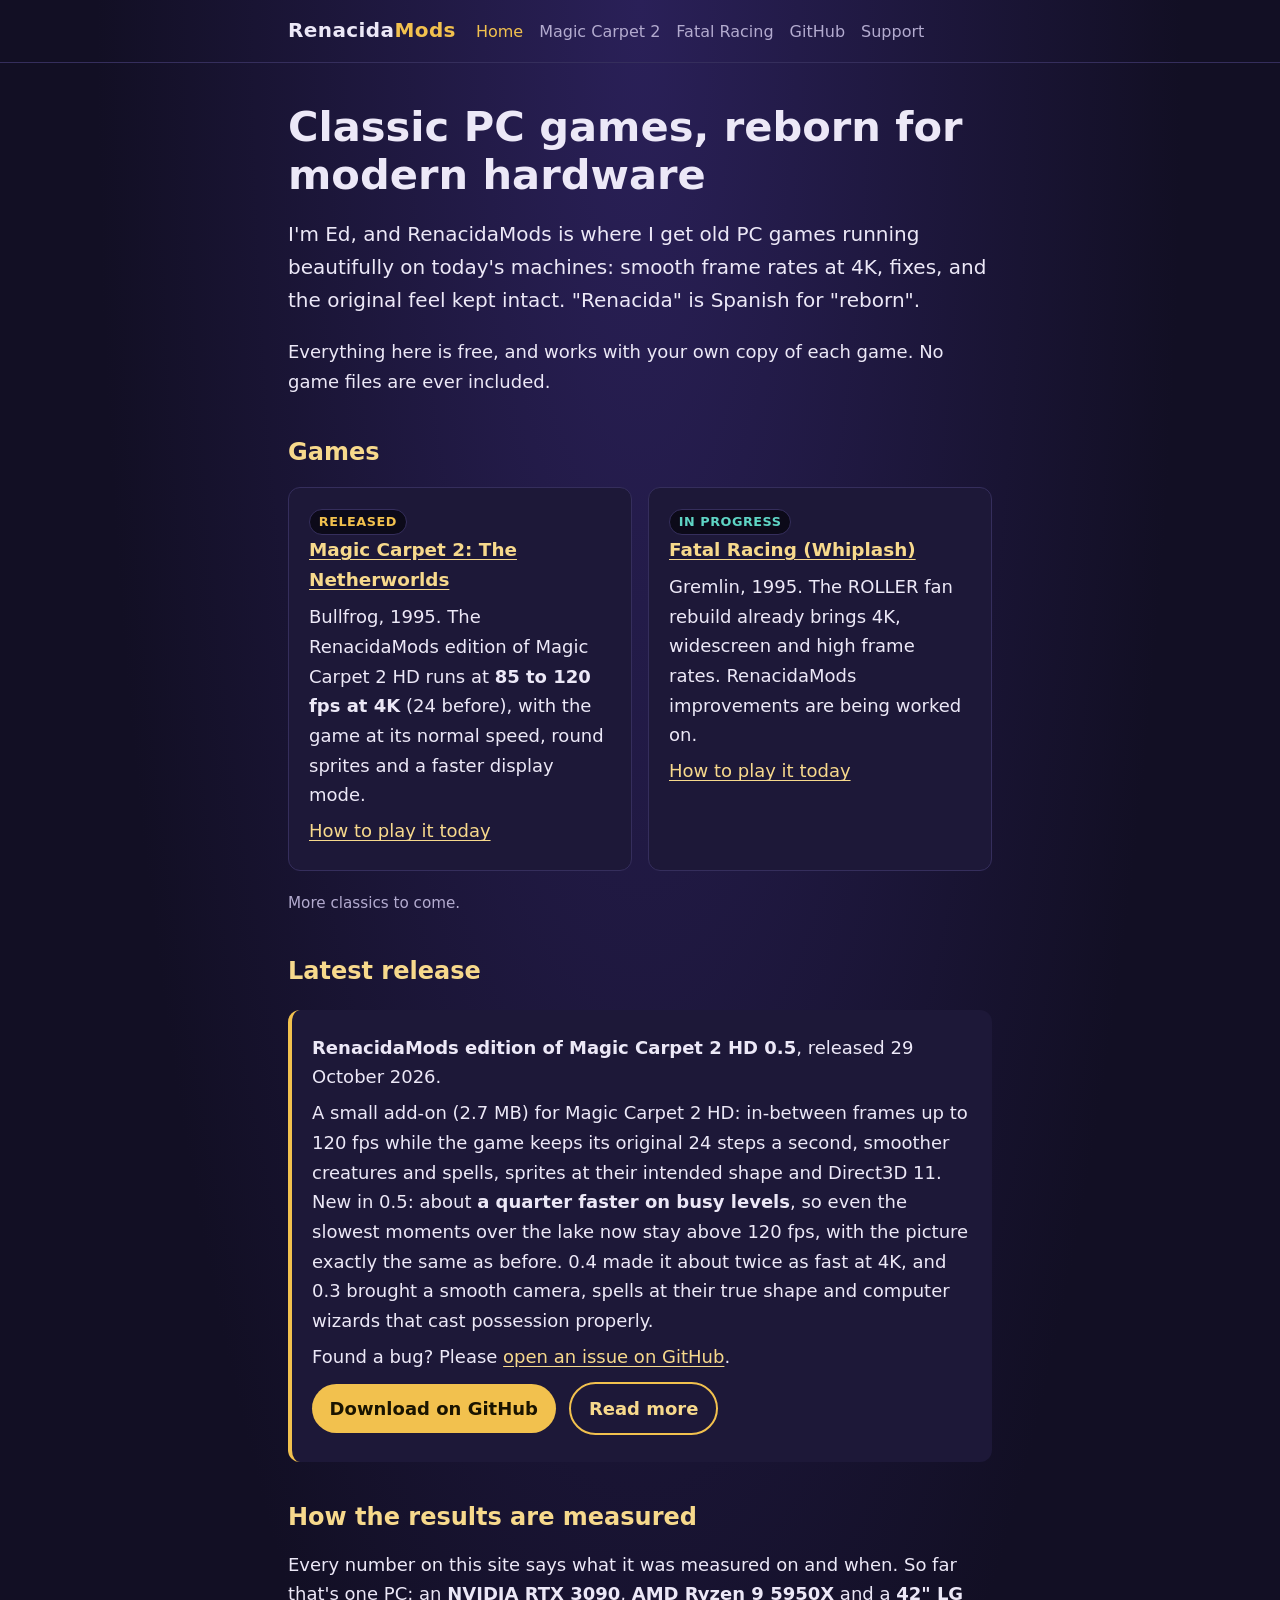
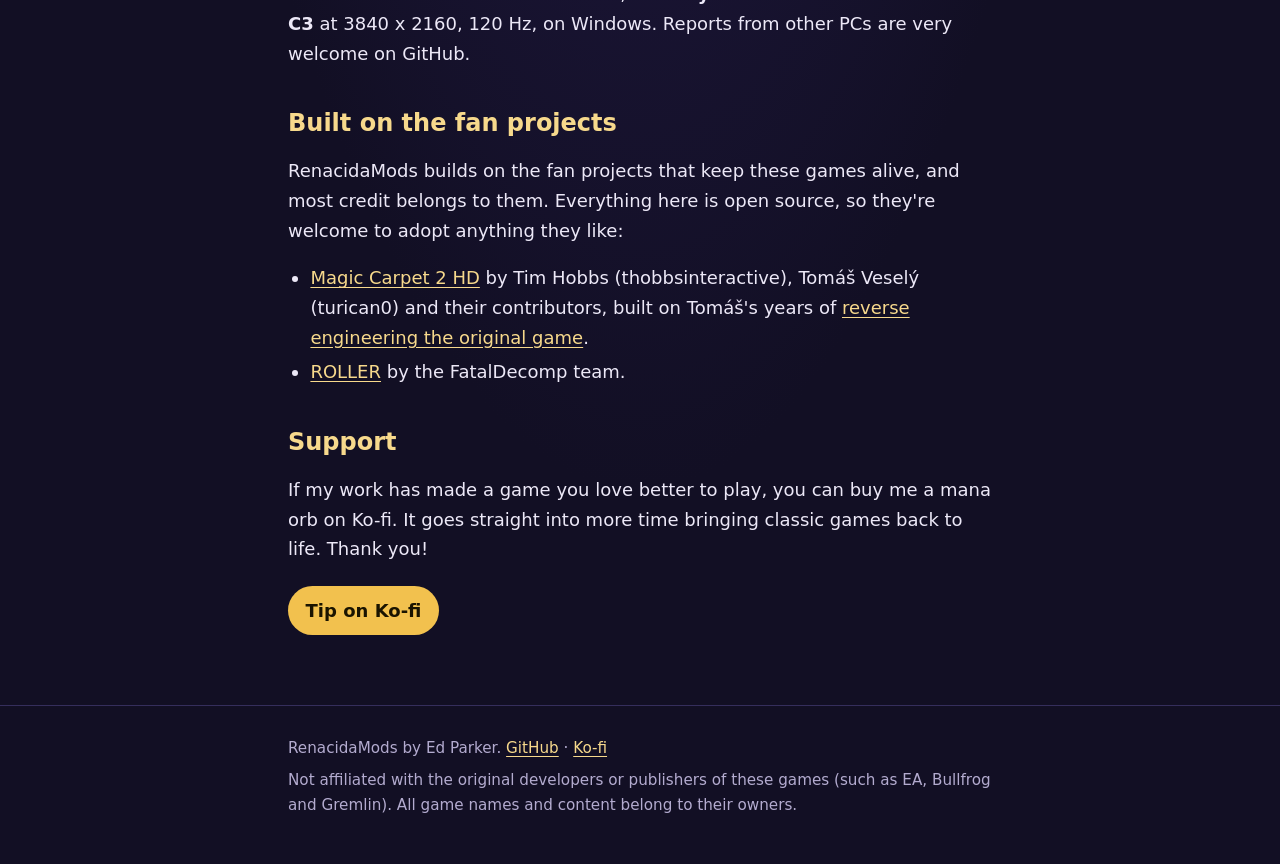
==== commit e3689307: "Give Magic Carpet 2 0.5's 4K frame rate as 85 to 120 fps Ed's own play of 0.5 at 4K with the default" ====
--- a/index.html
+++ b/index.html
@@ -11,9 +11,9 @@
 <meta property="og:type" content="website">
 <meta property="og:site_name" content="RenacidaMods">
 <meta property="og:title" content="RenacidaMods: classic PC games, reborn for modern hardware">
-<meta property="og:description" content="Free mods and fixes for classic PC games on today's PCs. Magic Carpet 2 runs at 75 to 120 fps in 4K, Fatal Racing next.">
+<meta property="og:description" content="Free mods and fixes for classic PC games on today's PCs. Magic Carpet 2 runs at 85 to 120 fps in 4K, Fatal Racing next.">
 <meta property="og:url" content="https://renacidamods.edparker.uk/">
-<meta property="og:image" content="https://renacidamods.edparker.uk/share.png?v=2">
+<meta property="og:image" content="https://renacidamods.edparker.uk/share.png?v=3">
 <meta property="og:image:width" content="1200">
 <meta property="og:image:height" content="630">
 <meta name="twitter:card" content="summary_large_image">
@@ -70,7 +70,7 @@
       <div class="card">
         <span class="tag gold">Released</span>
         <h3><a href="/magic-carpet-2/">Magic Carpet 2: The Netherworlds</a></h3>
-        <p>Bullfrog, 1995. The RenacidaMods edition of Magic Carpet 2 HD runs at <strong>75 to 120 fps at 4K</strong> (24 before), with the game at its normal speed, round sprites and a faster display mode.</p>
+        <p>Bullfrog, 1995. The RenacidaMods edition of Magic Carpet 2 HD runs at <strong>85 to 120 fps at 4K</strong> (24 before), with the game at its normal speed, round sprites and a faster display mode.</p>
         <p><a href="/magic-carpet-2/">How to play it today</a></p>
       </div>
       <div class="card">
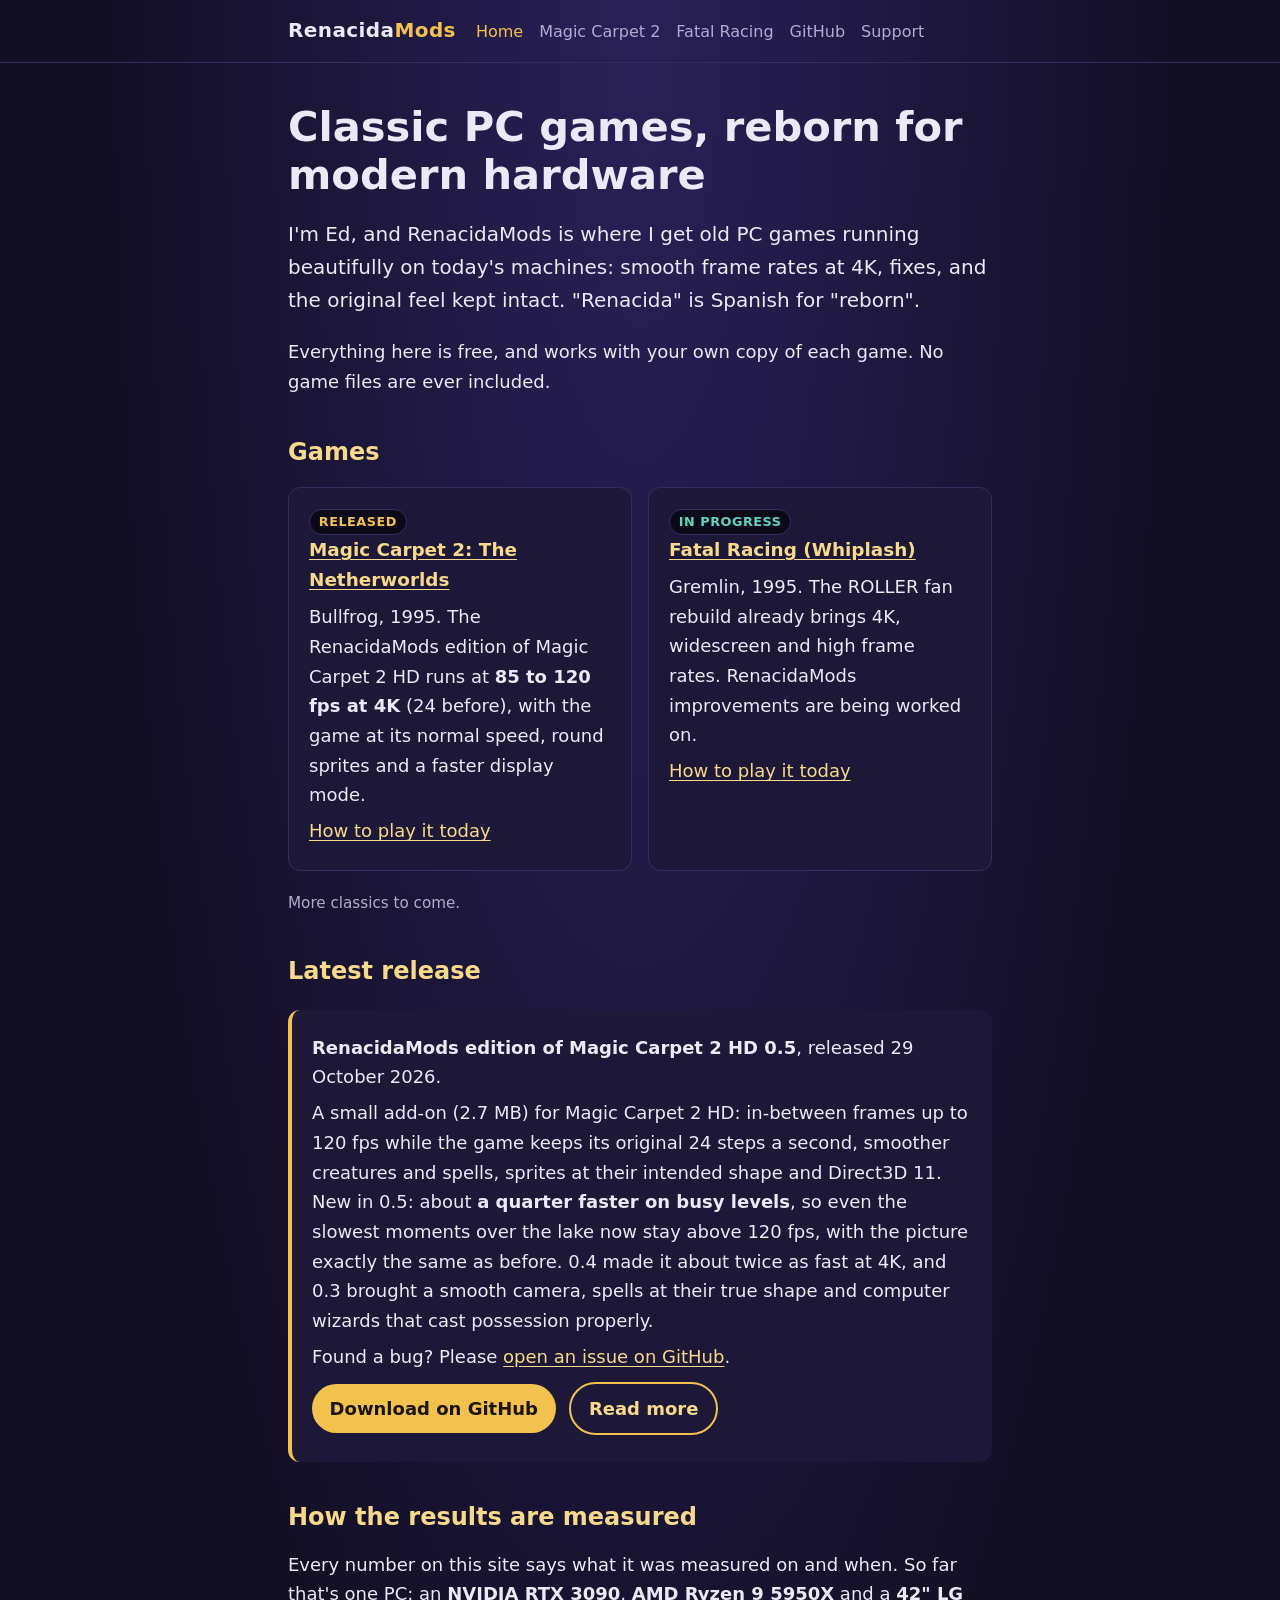
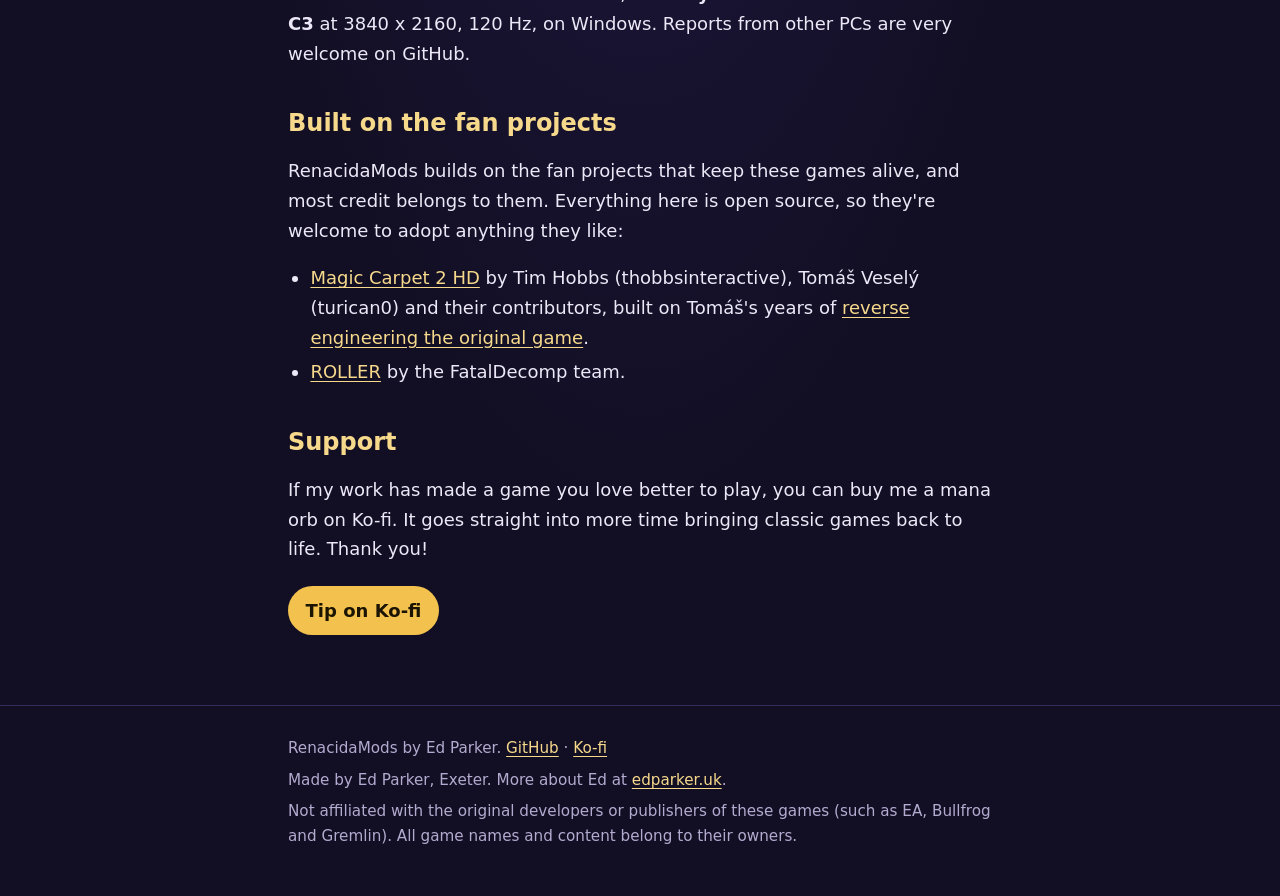
==== commit fff8a382: "Link Ed's personal site, edparker.uk, from every page Each page's footer keeps its existing line and" ====
--- a/index.html
+++ b/index.html
@@ -37,6 +37,7 @@
       "url": "https://renacidamods.edparker.uk/",
       "brand": { "@type": "Brand", "name": "RenacidaMods" },
       "sameAs": [
+        "https://edparker.uk/",
         "https://github.com/RenacidaMods",
         "https://ko-fi.com/renacidamods"
       ]
@@ -109,6 +110,7 @@
 <footer class="site">
   <div class="wrap">
     <p>RenacidaMods by Ed Parker. <a href="https://github.com/RenacidaMods">GitHub</a> · <a href="https://ko-fi.com/renacidamods">Ko-fi</a></p>
+    <p>Made by Ed Parker, Exeter. More about Ed at <a href="https://edparker.uk/">edparker.uk</a>.</p>
     <p>Not affiliated with the original developers or publishers of these games (such as EA, Bullfrog and Gremlin). All game names and content belong to their owners.</p>
   </div>
 </footer>
